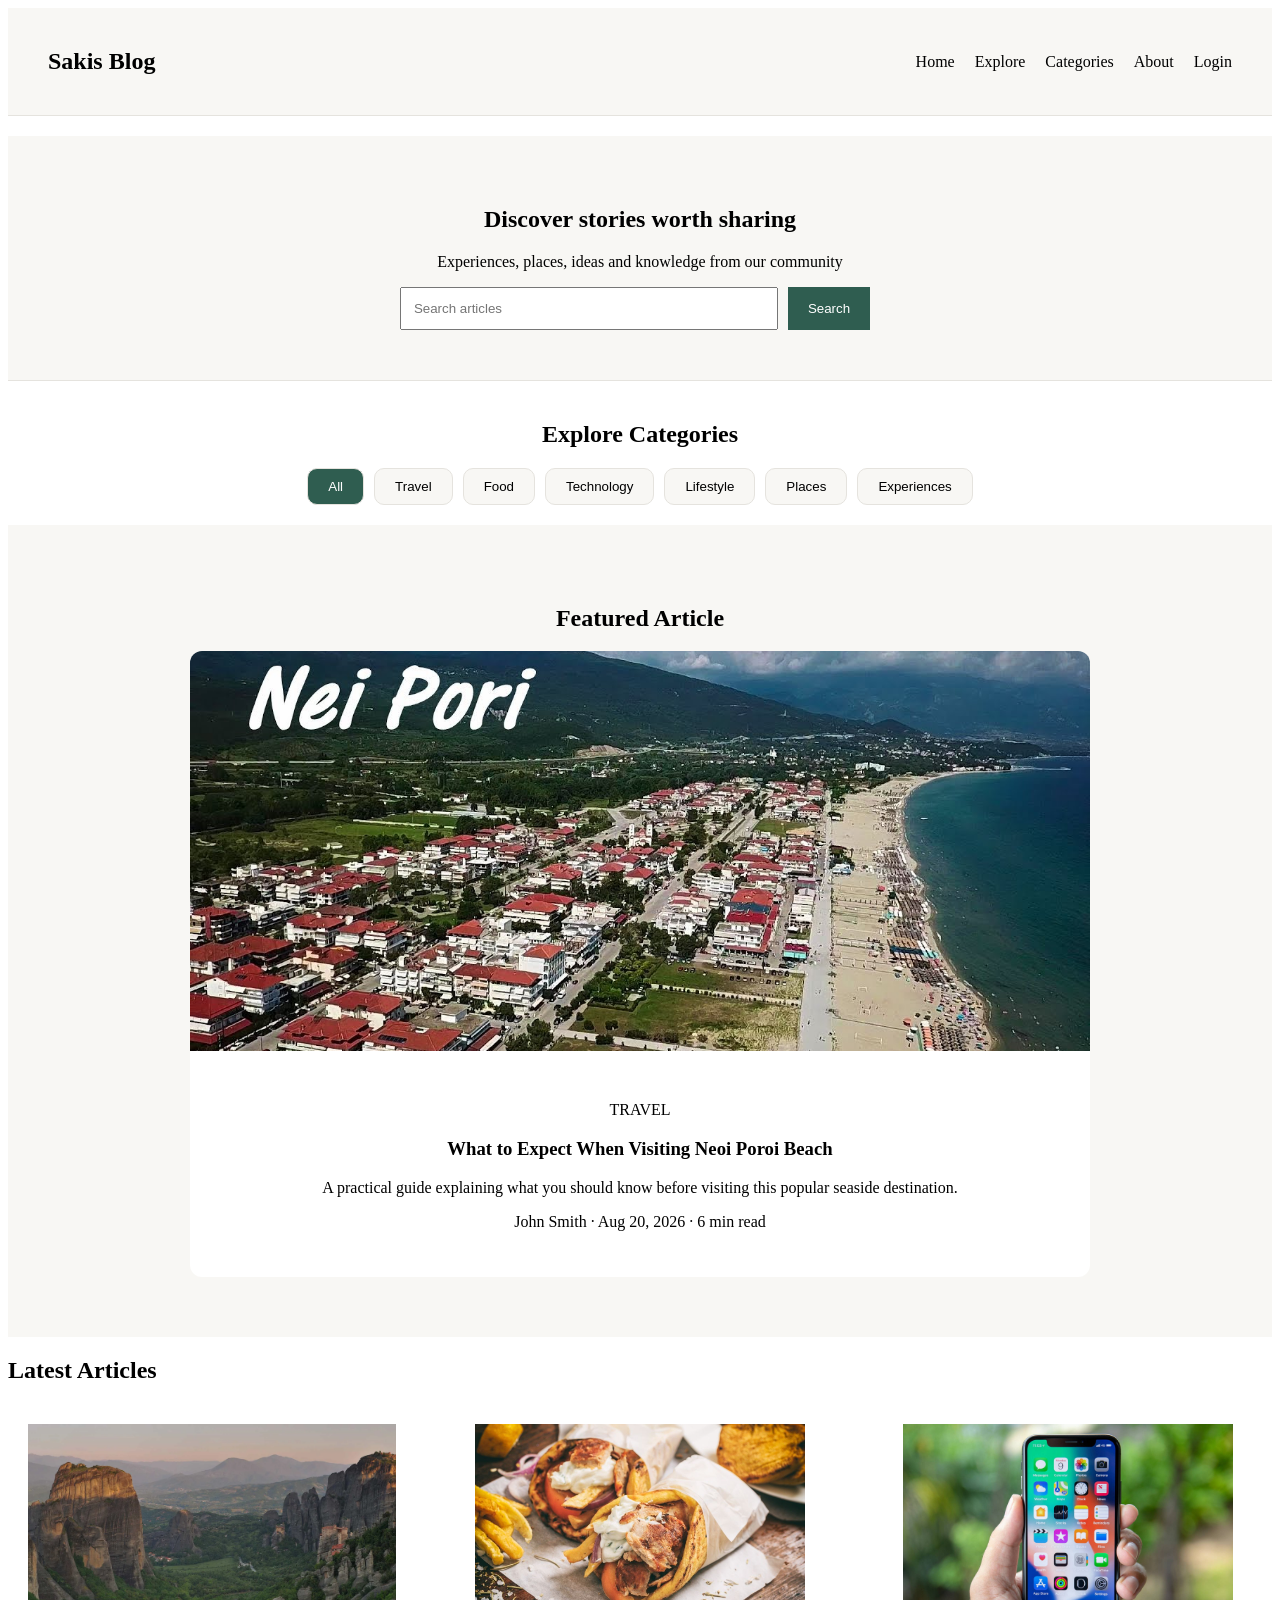
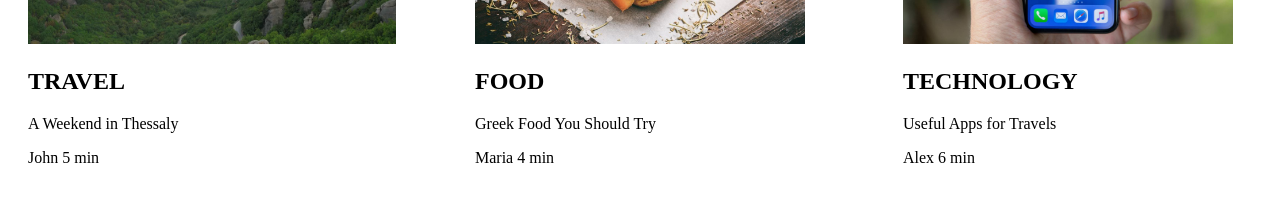
==== index.html @ 81779557 "Add files via upload" ====
<!DOCTYPE html>
<html lang="en">
<head>
    <meta charset="UTF-8">
    <meta name="viewport" content="width=device-width, initial-scale=1.0">
    <title>Blog</title>
    <Style>
        .nav-container {  
            display: flex;
            justify-content: space-between;
            align-items: center;
            background-color: #F8F7F4;
            padding: 40px;
            border-bottom: 1px solid #E5E3DE;
        }
        .nav-links {
            display: flex;
            justify-content: flex-end;
            gap: 20px;
        }
        .navbtn {
            cursor: pointer;
        }
        .logo h1 { 
            margin: 0;
            font-size: 24px; 
        }
        .hero {
            display: flex;
            justify-content: center;
            align-items: center;
            text-align: center;
            background: #F8F7F4;
            margin-top: 20px;
            padding: 50px;
            border-bottom: 1px solid #E5E3DE;
        }
        .search-box {
            display: flex;
            justify-content: center;
            gap: 10px;
        }
        .inputstyle {
            padding: 12px;
            width: 350px;
        }
        .inputbtn {
            padding: 12px 20px;
            background-color: #2F5D50;
            color: white;
            border: none;
            cursor: pointer;
        }
        .categories {
            text-align: center;
            padding: 20px 50px;
            background-color: white;
        }
        .category-buttons {
            display: flex;
            justify-content: center;
            gap: 10px;
            flex-wrap: wrap;
        }
        .catbuttons {
            background-color: #F8F7F4;
            border: 1px solid #E5E3DE;
            padding: 10px 20px;
            border-radius: 10px;
            cursor: pointer;
        }
        .active{
            background-color: #2F5D50;
            color: white;
        }
        .featured {
            padding: 60px 50px;
            background-color: #F8F7F4;
            text-align: center;
        }
        .featured article {
            max-width: 900px;
            margin: 0 auto;
            background-color: white;
            border-radius: 12px;
            overflow: hidden;
        }
        .featured article img {
            width: 100%;
            height: 400px;
            object-fit: cover;
        }
        .article-content {
             padding: 30px;
        }
        .latest article img {
            width: 100%;
            height: 220px;
            object-fit: cover;
        }
        .latest article {
            max-width: 900px;
            margin: 0 auto;
            background-color: white;
            border-radius: 12px;
            padding: 20px;
        }
       .article-grid {
            display: grid;
            grid-template-columns: repeat(3, 1fr);
            gap: 20px;
        }
    </Style>
</head>
<body>
    <header>
     <nav class="nav-container">

        <div class="logo">
         <h1>Sakis Blog</h1>
        </div>

        <div class="nav-links">
            <div class="navbtn">Home</div>
            <div class="navbtn">Explore</div>
            <div class="navbtn">Categories</div>
            <div class="navbtn">About</div>
            <div class="navbtn">Login</div>
        </div>
     </nav>
    </header>
    <main>
        <section class="hero">
            <div>
                <h2>Discover stories worth sharing</h2>
                <p>Experiences, places, ideas and knowledge from our community</p>
                <div class="search-box">
                <input class="inputstyle" type="text" placeholder="Search articles">
                <button class="inputbtn">Search</button>
                <p class="no-results"></p>
                </div>
            </div>
        </section>

        <section class="categories">
    <h2>Explore Categories</h2>
            <div class="category-buttons">
                <button class="catbuttons active">All</button>
                <button class="catbuttons">Travel</button>
                <button class="catbuttons">Food</button>
                <button class="catbuttons">Technology</button>
                <button class="catbuttons">Lifestyle</button>
                <button class="catbuttons">Places</button>
                <button class="catbuttons">Experiences</button>
           </div>
        </section>
        <section class="featured">
            <h2>Featured Article</h2>
            <article>
            <img  src="neoiporoi.jpg" alt="neoiporoi">
            <div class="article-content">
            <p>TRAVEL</p>
            <h3>What to Expect When Visiting Neoi Poroi Beach </h3>

            <p>
                A practical guide explaining what you should know
                before visiting this popular seaside destination.
            </p>

            <p>John Smith · Aug 20, 2026 · 6 min read</p>
            </div>
            </article>
        </section>
        <section class="latest">
            <h2>Latest Articles</h2>
            <div class="article-grid">
                <article class="latest-article">
                    <img class="img-latest" src="Thessaly.jpg" alt="thessaly">
                    <h2>TRAVEL</h2>
                    <p>A Weekend in Thessaly</p>
                    <p>John 5 min</p>
                </article>

                <article class="latest-article">
                    <img class="img-latest" src="greekfood.jpg" alt="greekfood">
                    <h2>FOOD</h2>
                    <p>Greek Food You Should Try</p>
                    <p>Maria 4 min</p>
                </article>

                <article class="latest-article">
                    <img class="img-latest" src="usefullapp.jpg" alt="usefullapp">
                    <h2>TECHNOLOGY</h2>
                    <p>Useful Apps for Travels</p>
                    <p>Alex 6 min</p>
                </article>

            </div>
        </section>
    </main>
    <script src="script.js"></script>
</body>
</html>
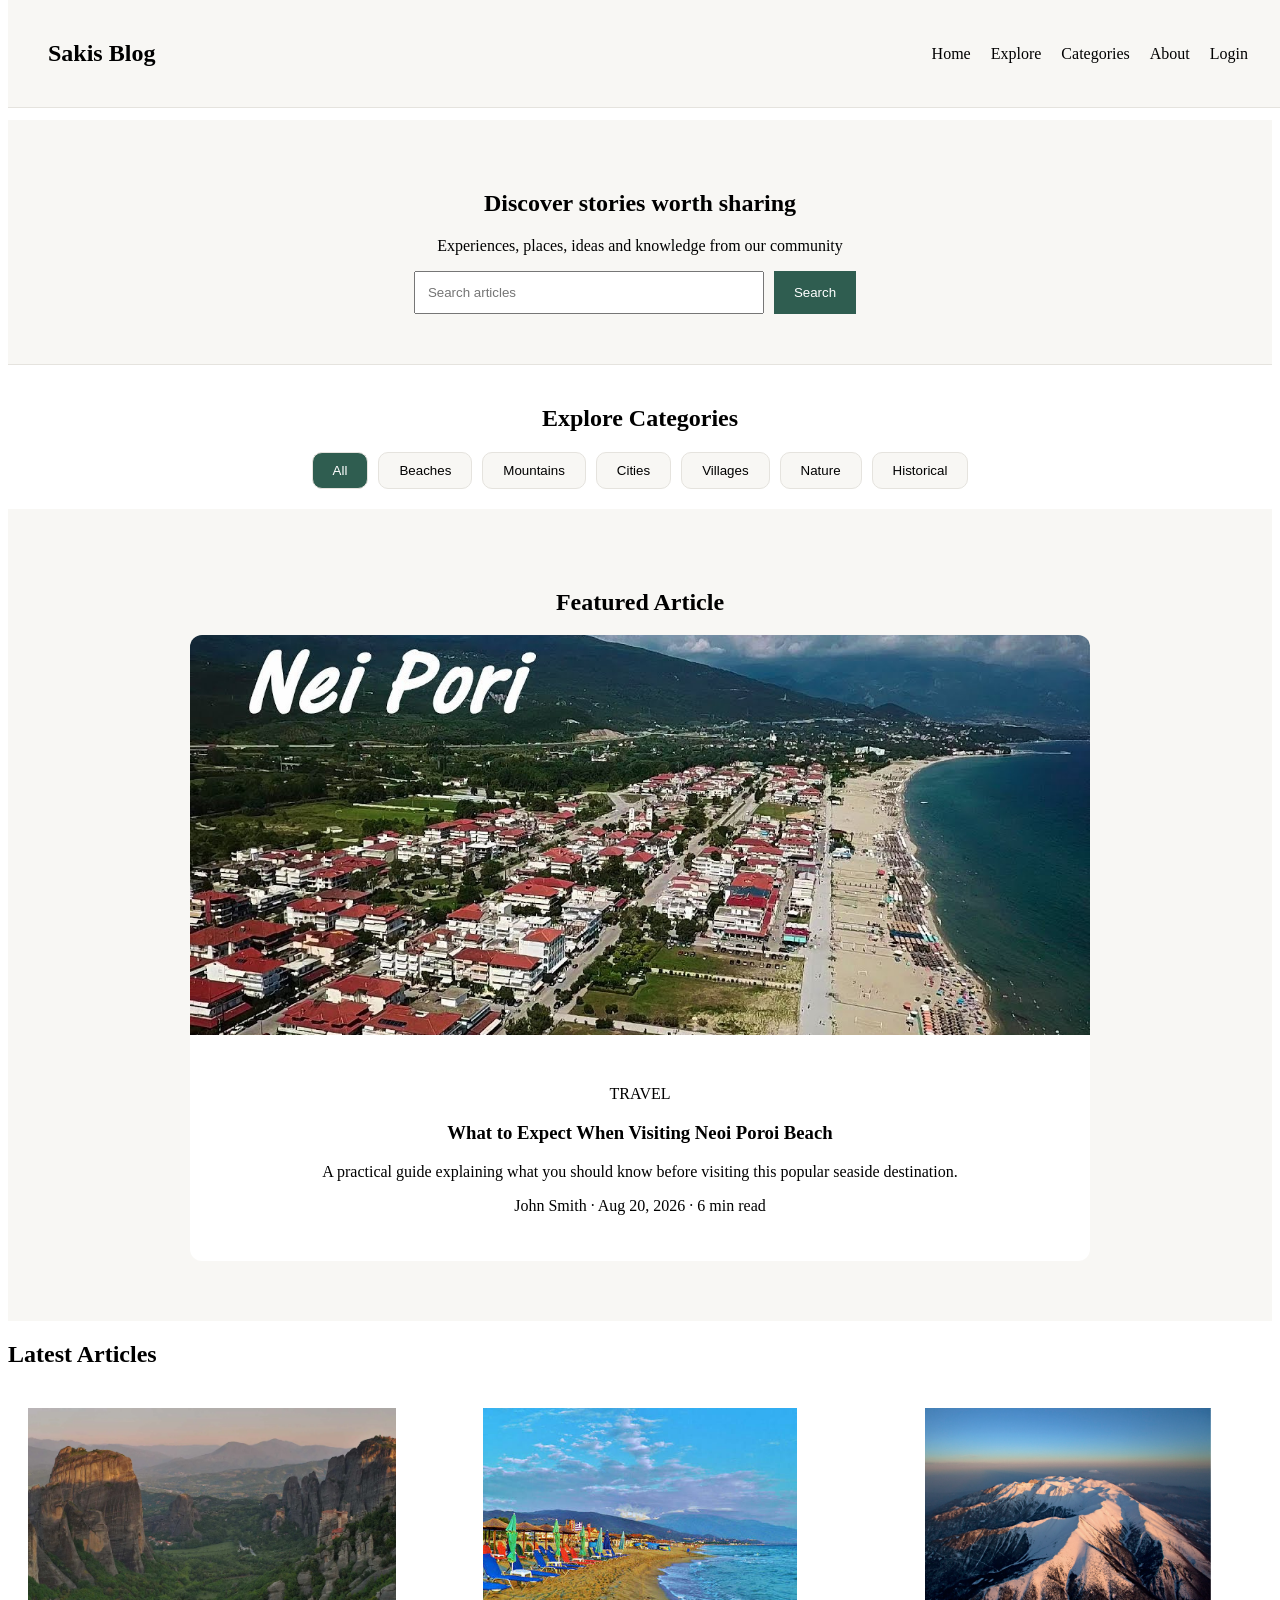
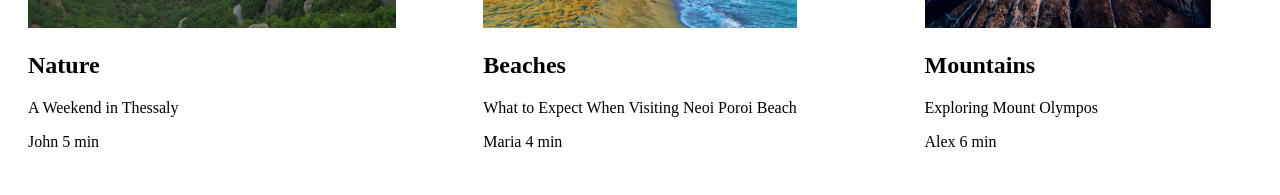
==== commit 455eeb19: "Add files via upload" ====
--- a/index.html
+++ b/index.html
@@ -5,6 +5,11 @@
     <meta name="viewport" content="width=device-width, initial-scale=1.0">
     <title>Blog</title>
     <Style>
+        * {
+            box-sizing: border-box;
+        }
+      
+        
         .nav-container {  
             display: flex;
             justify-content: space-between;
@@ -12,6 +17,10 @@
             background-color: #F8F7F4;
             padding: 40px;
             border-bottom: 1px solid #E5E3DE;
+            position: fixed;
+            top: 0;
+            width: 100%;
+            
         }
         .nav-links {
             display: flex;
@@ -31,7 +40,7 @@
             align-items: center;
             text-align: center;
             background: #F8F7F4;
-            margin-top: 20px;
+            margin-top: 120px;
             padding: 50px;
             border-bottom: 1px solid #E5E3DE;
         }
@@ -52,6 +61,7 @@
             cursor: pointer;
         }
         .categories {
+            scroll-margin-top: 120px;
             text-align: center;
             padding: 20px 50px;
             background-color: white;
@@ -121,10 +131,10 @@
         </div>
 
         <div class="nav-links">
-            <div class="navbtn">Home</div>
-            <div class="navbtn">Explore</div>
-            <div class="navbtn">Categories</div>
-            <div class="navbtn">About</div>
+            <div class="navbtn home">Home</div>
+            <div class="navbtn Explore">Explore</div>
+            <div class="navbtn Categories">Categories</div>
+            <div class="navbtn About">About</div>
             <div class="navbtn">Login</div>
         </div>
      </nav>
@@ -146,12 +156,12 @@
     <h2>Explore Categories</h2>
             <div class="category-buttons">
                 <button class="catbuttons active">All</button>
-                <button class="catbuttons">Travel</button>
-                <button class="catbuttons">Food</button>
-                <button class="catbuttons">Technology</button>
-                <button class="catbuttons">Lifestyle</button>
-                <button class="catbuttons">Places</button>
-                <button class="catbuttons">Experiences</button>
+                <button class="catbuttons">Beaches</button>
+                <button class="catbuttons">Mountains</button>
+                <button class="catbuttons">Cities</button>
+                <button class="catbuttons">Villages</button>
+                <button class="catbuttons">Nature</button>
+                <button class="catbuttons">Historical</button>
            </div>
         </section>
         <section class="featured">
@@ -174,24 +184,24 @@
         <section class="latest">
             <h2>Latest Articles</h2>
             <div class="article-grid">
-                <article class="latest-article">
+                <article class="latest-article" data-id="1">
                     <img class="img-latest" src="Thessaly.jpg" alt="thessaly">
-                    <h2>TRAVEL</h2>
+                    <h2>Nature</h2>
                     <p>A Weekend in Thessaly</p>
                     <p>John 5 min</p>
                 </article>
 
-                <article class="latest-article">
-                    <img class="img-latest" src="greekfood.jpg" alt="greekfood">
-                    <h2>FOOD</h2>
-                    <p>Greek Food You Should Try</p>
+                <article class="latest-article" data-id="2" onclick="window.location.href='article.html'">
+                    <img class="img-latest" src="neoi poroi.jpg" alt="Neoi Poroi">
+                    <h2>Beaches</h2>
+                    <p>What to Expect When Visiting Neoi Poroi Beach</p>
                     <p>Maria 4 min</p>
                 </article>
 
-                <article class="latest-article">
-                    <img class="img-latest" src="usefullapp.jpg" alt="usefullapp">
-                    <h2>TECHNOLOGY</h2>
-                    <p>Useful Apps for Travels</p>
+                <article class="latest-article" data-id="3">
+                    <img class="img-latest" src="olympos.jpg" alt="Olympos">
+                    <h2>Mountains</h2>
+                    <p>Exploring Mount Olympos</p>
                     <p>Alex 6 min</p>
                 </article>
 
